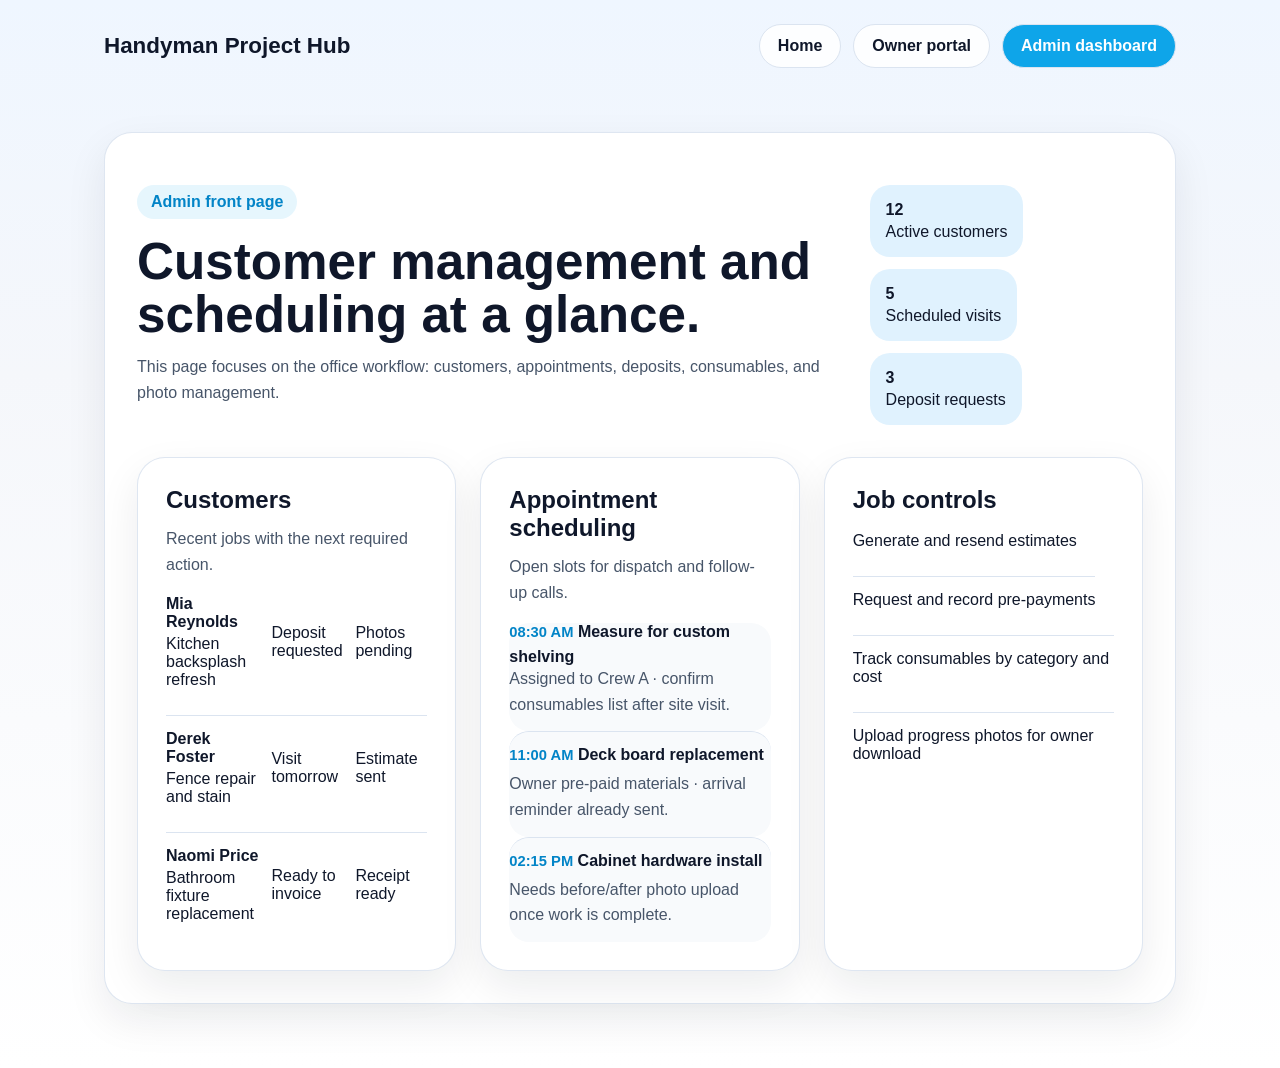
==== admin.html @ 28c73553 "feat: add handyman front pages" ====
<!DOCTYPE html>
<html lang="en">
  <head>
    <meta charset="UTF-8" />
    <meta name="viewport" content="width=device-width, initial-scale=1.0" />
    <title>Handyman Admin Dashboard</title>
    <link rel="stylesheet" href="./styles.css" />
  </head>
  <body>
    <div class="shell">
      <header class="topbar">
        <a class="brand" href="./index.html">Handyman Project Hub</a>
        <nav class="nav" aria-label="Primary">
          <a href="./index.html">Home</a>
          <a href="./owner.html">Owner portal</a>
          <a class="button primary" href="./admin.html">Admin dashboard</a>
        </nav>
      </header>

      <main class="dashboard">
        <div class="dashboard-head">
          <div>
            <span class="eyebrow">Admin front page</span>
            <h1>Customer management and scheduling at a glance.</h1>
            <p>
              This page focuses on the office workflow: customers, appointments,
              deposits, consumables, and photo management.
            </p>
          </div>
          <div class="stat-list">
            <div class="stat"><strong>12</strong> Active customers</div>
            <div class="stat"><strong>5</strong> Scheduled visits</div>
            <div class="stat"><strong>3</strong> Deposit requests</div>
          </div>
        </div>

        <section class="panel-grid">
          <article class="table-card">
            <h2>Customers</h2>
            <p>Recent jobs with the next required action.</p>
            <div class="customer-table" role="table" aria-label="Customer list">
              <div class="customer-row" role="row">
                <div><strong>Mia Reynolds</strong> Kitchen backsplash refresh</div>
                <div>Deposit requested</div>
                <div>Photos pending</div>
              </div>
              <div class="customer-row" role="row">
                <div><strong>Derek Foster</strong> Fence repair and stain</div>
                <div>Visit tomorrow</div>
                <div>Estimate sent</div>
              </div>
              <div class="customer-row" role="row">
                <div><strong>Naomi Price</strong> Bathroom fixture replacement</div>
                <div>Ready to invoice</div>
                <div>Receipt ready</div>
              </div>
            </div>
          </article>

          <article class="timeline-card">
            <h2>Appointment scheduling</h2>
            <p>Open slots for dispatch and follow-up calls.</p>
            <ul class="timeline">
              <li class="timeline-item">
                <time>08:30 AM</time>
                <strong>Measure for custom shelving</strong>
                <p>Assigned to Crew A · confirm consumables list after site visit.</p>
              </li>
              <li class="timeline-item">
                <time>11:00 AM</time>
                <strong>Deck board replacement</strong>
                <p>Owner pre-paid materials · arrival reminder already sent.</p>
              </li>
              <li class="timeline-item">
                <time>02:15 PM</time>
                <strong>Cabinet hardware install</strong>
                <p>Needs before/after photo upload once work is complete.</p>
              </li>
            </ul>
          </article>

          <article class="summary-card">
            <h2>Job controls</h2>
            <ul class="detail-list">
              <li>Generate and resend estimates</li>
              <li>Request and record pre-payments</li>
              <li>Track consumables by category and cost</li>
              <li>Upload progress photos for owner download</li>
            </ul>
          </article>
        </section>
      </main>
    </div>
  </body>
</html>
---- styles.css ----
:root {
  --bg: #f5f7fb;
  --surface: #ffffff;
  --surface-alt: #0f172a;
  --text: #0f172a;
  --muted: #475569;
  --primary: #0ea5e9;
  --primary-dark: #0284c7;
  --accent: #22c55e;
  --border: #dbe4f0;
  --shadow: 0 16px 40px rgba(15, 23, 42, 0.08);
}

* {
  box-sizing: border-box;
}

body {
  margin: 0;
  font-family: Arial, Helvetica, sans-serif;
  color: var(--text);
  background: linear-gradient(180deg, #eff6ff 0%, var(--bg) 35%, #ffffff 100%);
}

a {
  color: inherit;
}

.shell {
  max-width: 1120px;
  margin: 0 auto;
  padding: 0 24px 64px;
}

.topbar,
.hero,
.card-grid,
.panel-grid,
.cta-strip,
.portal-grid {
  display: grid;
  gap: 24px;
}

.topbar {
  grid-template-columns: 1fr auto;
  align-items: center;
  padding: 24px 0;
}

.brand {
  font-size: 1.4rem;
  font-weight: 700;
  text-decoration: none;
}

.nav {
  display: flex;
  flex-wrap: wrap;
  gap: 12px;
}

.nav a,
.button,
button {
  border-radius: 999px;
  padding: 12px 18px;
  text-decoration: none;
  font-weight: 700;
  border: 1px solid transparent;
}

.nav a,
.button.secondary {
  background: rgba(255, 255, 255, 0.9);
  border-color: var(--border);
}

.button,
button,
.button.primary {
  background: var(--primary);
  color: #fff;
}

.hero,
.section-card,
.dashboard,
.table-card,
.timeline-card,
.receipt-card,
.upload-card,
.summary-card {
  background: var(--surface);
  border: 1px solid rgba(219, 228, 240, 0.9);
  border-radius: 28px;
  box-shadow: var(--shadow);
}

.hero {
  grid-template-columns: 1.3fr 1fr;
  align-items: center;
  padding: 40px;
}

.eyebrow {
  display: inline-block;
  margin-bottom: 16px;
  padding: 8px 14px;
  border-radius: 999px;
  background: rgba(14, 165, 233, 0.1);
  color: var(--primary-dark);
  font-weight: 700;
}

h1,
h2,
h3 {
  margin: 0 0 12px;
}

h1 {
  font-size: clamp(2.2rem, 4vw, 4.4rem);
  line-height: 1.05;
}

p {
  margin: 0;
  color: var(--muted);
  line-height: 1.6;
}

.hero-actions,
.stack,
.meta-list,
.feature-list,
.stat-list,
.upload-actions,
.detail-list {
  display: flex;
  flex-wrap: wrap;
  gap: 12px;
}

.stack {
  flex-direction: column;
  gap: 18px;
}

.hero-visual,
.dashboard-visual {
  background: linear-gradient(160deg, var(--surface-alt), #1e293b);
  color: #fff;
  border-radius: 24px;
  padding: 24px;
}

.mini-card,
.stat,
.timeline-item,
.receipt-row,
.upload-row {
  padding: 16px;
  border-radius: 20px;
  background: rgba(255, 255, 255, 0.08);
}

.stat strong,
.receipt-row strong,
.upload-row strong,
.customer-table strong {
  display: block;
  margin-bottom: 4px;
}

.card-grid,
.panel-grid,
.portal-grid {
  grid-template-columns: repeat(3, minmax(0, 1fr));
  margin-top: 32px;
}

.section-card,
.table-card,
.timeline-card,
.receipt-card,
.upload-card,
.summary-card {
  padding: 28px;
}

.section-card ul,
.detail-list,
.customer-table,
.timeline {
  list-style: none;
  padding: 0;
  margin: 18px 0 0;
}

.section-card li,
.detail-list li,
.timeline li,
.customer-row {
  padding: 14px 0;
  border-top: 1px solid var(--border);
}

.section-card li:first-child,
.detail-list li:first-child,
.timeline li:first-child,
.customer-row:first-child {
  border-top: 0;
  padding-top: 0;
}

.dashboard {
  margin-top: 40px;
  padding: 32px;
}

.dashboard-head {
  display: flex;
  justify-content: space-between;
  gap: 16px;
  align-items: center;
  margin-bottom: 24px;
}

.stat-list {
  margin-top: 20px;
}

.stat {
  min-width: 120px;
  background: #e0f2fe;
  color: var(--text);
}

.customer-table {
  display: grid;
  gap: 12px;
}

.customer-row {
  display: grid;
  grid-template-columns: 1.3fr 1fr 1fr;
  gap: 12px;
  align-items: center;
}

.timeline-item {
  background: #f8fafc;
}

.timeline-item time,
.status {
  display: inline-block;
  margin-bottom: 8px;
  font-size: 0.92rem;
  font-weight: 700;
  color: var(--primary-dark);
}

.cta-strip {
  grid-template-columns: 1.4fr auto;
  align-items: center;
  padding: 32px 0 0;
}

.portal-grid {
  margin-top: 40px;
}

.receipt-row,
.upload-row {
  background: #f8fafc;
  color: var(--text);
  margin-top: 16px;
}

.upload-actions .button,
.receipt-row .button {
  padding: 10px 14px;
}

.label {
  display: inline-block;
  padding: 8px 12px;
  border-radius: 999px;
  background: rgba(34, 197, 94, 0.1);
  color: #15803d;
  font-weight: 700;
}

@media (max-width: 900px) {
  .hero,
  .card-grid,
  .panel-grid,
  .portal-grid,
  .cta-strip,
  .customer-row {
    grid-template-columns: 1fr;
  }

  .topbar,
  .dashboard-head {
    grid-template-columns: 1fr;
    justify-content: start;
  }
}
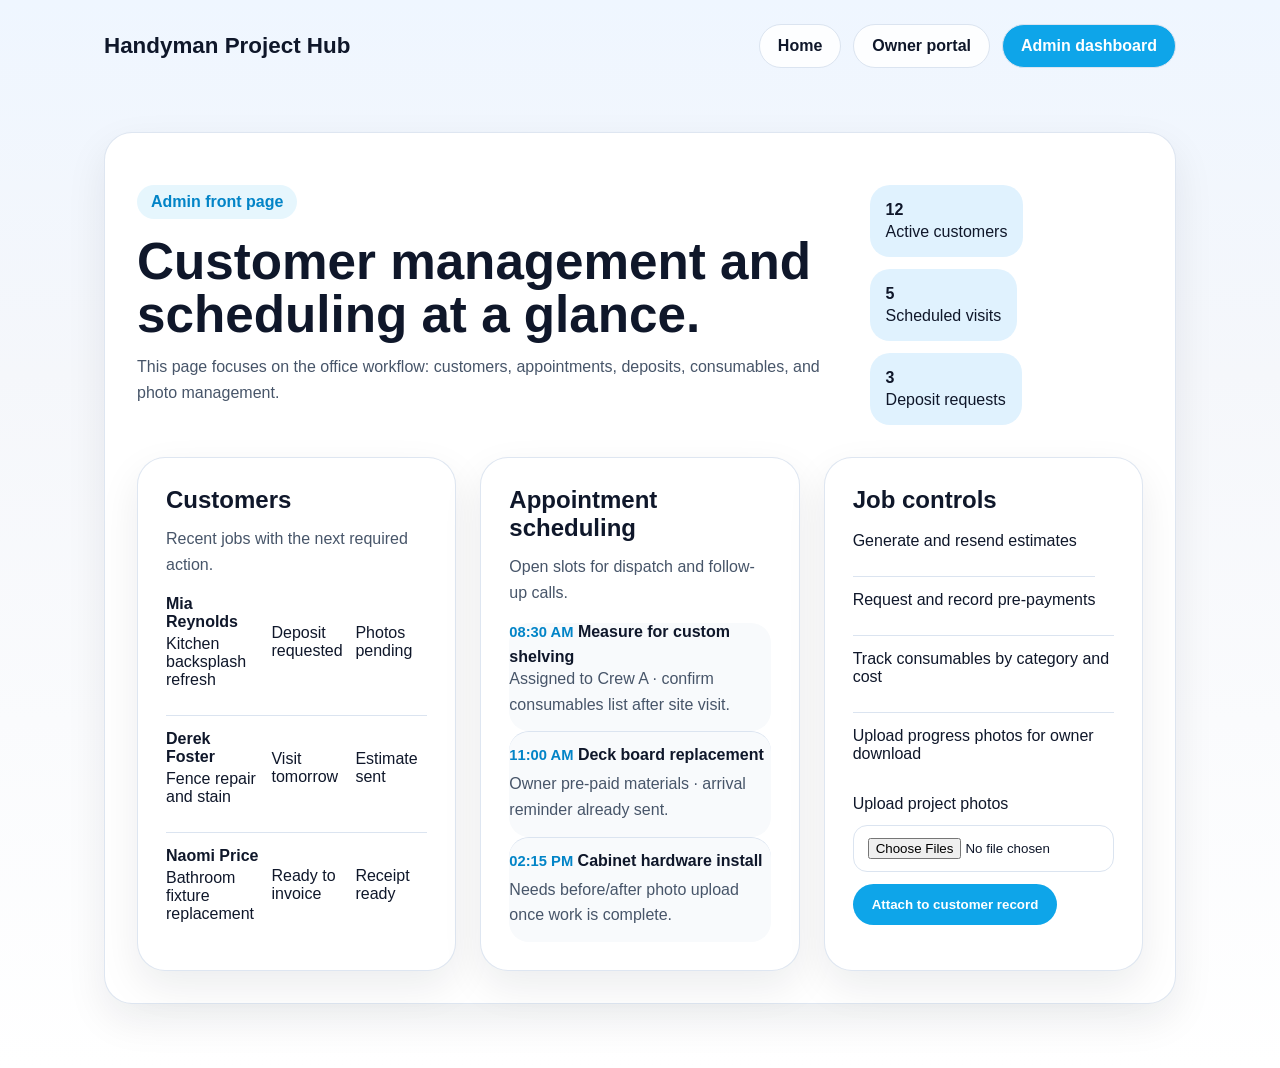
==== commit 1c3366c1: "fix: add actionable portal controls" ====
--- a/admin.html
+++ b/admin.html
@@ -87,6 +87,11 @@
               <li>Track consumables by category and cost</li>
               <li>Upload progress photos for owner download</li>
             </ul>
+            <form class="inline-form">
+              <label for="admin-photo-upload">Upload project photos</label>
+              <input id="admin-photo-upload" type="file" multiple />
+              <button type="button">Attach to customer record</button>
+            </form>
           </article>
         </section>
       </main>
--- a/styles.css
+++ b/styles.css
@@ -17,7 +17,8 @@
 
 body {
   margin: 0;
-  font-family: Arial, Helvetica, sans-serif;
+  font-family: -apple-system, BlinkMacSystemFont, "Segoe UI", Roboto, Oxygen, Ubuntu,
+    Cantarell, sans-serif;
   color: var(--text);
   background: linear-gradient(180deg, #eff6ff 0%, var(--bg) 35%, #ffffff 100%);
 }
@@ -63,11 +64,12 @@
 .nav a,
 .button,
 button {
-  border-radius: 999px;
+  border-radius: 9999px;
   padding: 12px 18px;
   text-decoration: none;
   font-weight: 700;
   border: 1px solid transparent;
+  cursor: pointer;
 }
 
 .nav a,
@@ -287,10 +289,30 @@
 .label {
   display: inline-block;
   padding: 8px 12px;
-  border-radius: 999px;
+  border-radius: 9999px;
   background: rgba(34, 197, 94, 0.1);
   color: #15803d;
   font-weight: 700;
+}
+
+.inline-form {
+  display: grid;
+  gap: 12px;
+  margin-top: 18px;
+}
+
+.inline-form input,
+.inline-form select {
+  width: 100%;
+  padding: 12px 14px;
+  border: 1px solid var(--border);
+  border-radius: 14px;
+  background: #fff;
+  color: var(--text);
+}
+
+.inline-form button {
+  justify-self: start;
 }
 
 @media (max-width: 900px) {
